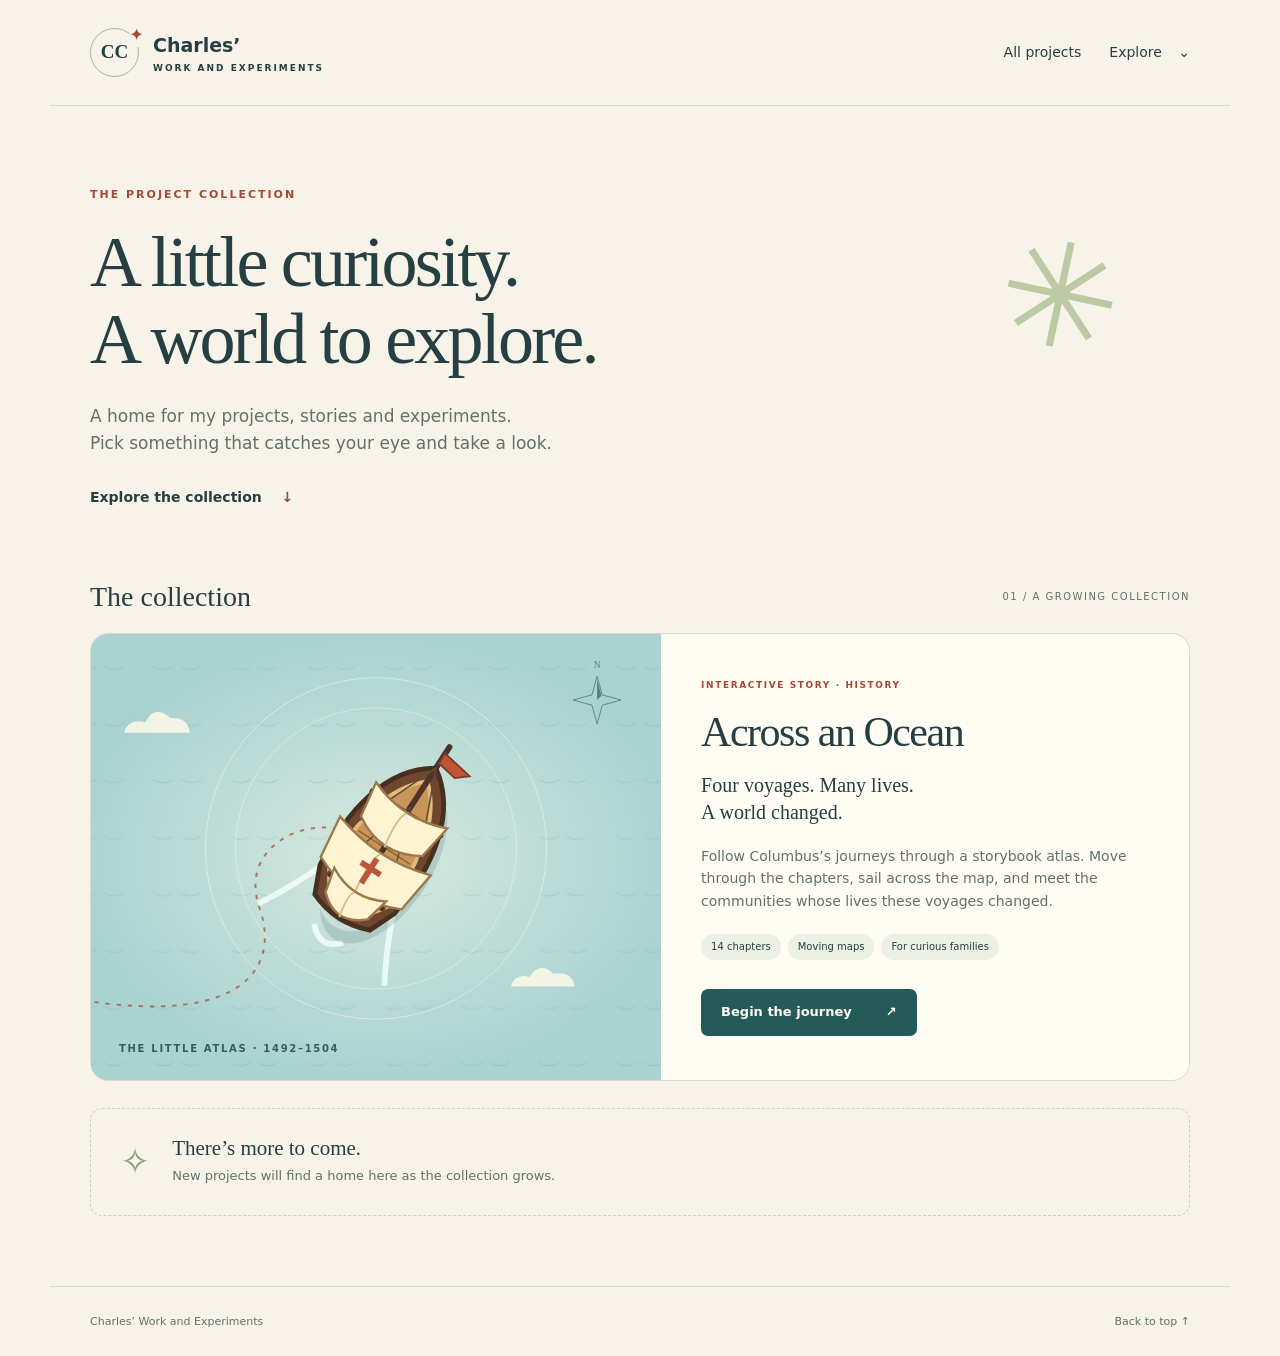
==== index.html @ d782877b "Create Charles’ Work and Experiments homepage" ====
<!doctype html>
<html lang="en-GB">
<head>
  <meta charset="utf-8">
  <meta name="viewport" content="width=device-width, initial-scale=1">
  <meta name="description" content="Explore Charles Clarke’s collection of interactive stories and projects. Begin with Across an Ocean, an illustrated journey through Columbus’s four voyages.">
  <meta name="theme-color" content="#f7f3e9">
  <title>Charles’ Work and Experiments</title>
  <link rel="icon" href="favicon.svg" type="image/svg+xml">
  <link rel="stylesheet" href="styles.css">
</head>
<body>
<a class="skip" href="#main">Skip to content</a>
<header class="header">
  <a class="identity" href="./"><span class="monogram" aria-hidden="true">CC<span>✦</span></span><span>Charles’<small>WORK AND EXPERIMENTS</small></span></a>
  <nav aria-label="Main navigation"><a href="#projects">All projects</a><details class="menu"><summary>Explore <span aria-hidden="true">⌄</span></summary><div class="menu-panel"><a href="https://charlesdclarke.github.io/columbus-voyages/">Across an Ocean<small>Columbus’s four voyages</small></a></div></details></nav>
</header>
<main id="main">
  <section class="intro" aria-labelledby="welcome"><p class="eyebrow">THE PROJECT COLLECTION</p><h1 id="welcome">A little curiosity.<br>A world to explore.</h1><p>A home for my projects, stories and experiments.<br class="wide"> Pick something that catches your eye and take a look.</p><a class="text-link" href="#projects">Explore the collection <span aria-hidden="true">↓</span></a><span class="intro-star" aria-hidden="true">✳</span></section>
  <section id="projects" aria-labelledby="project-heading"><div class="section-heading"><h2 id="project-heading">The collection</h2><span>01 / A GROWING COLLECTION</span></div>
    <article class="project">
      <a class="art-link" href="https://charlesdclarke.github.io/columbus-voyages/" aria-label="Explore Across an Ocean"><img src="voyage.svg" width="720" height="520" alt="An illustrated wooden sailing ship with cream sails, following a winding route across a turquoise sea."><span class="art-caption">THE LITTLE ATLAS · 1492–1504</span></a>
      <div class="project-copy"><p class="eyebrow">INTERACTIVE STORY · HISTORY</p><h3>Across an Ocean</h3><p class="deck">Four voyages. Many lives.<br>A world changed.</p><p>Follow Columbus’s journeys through a storybook atlas. Move through the chapters, sail across the map, and meet the communities whose lives these voyages changed.</p><ul class="tags" aria-label="Project features"><li>14 chapters</li><li>Moving maps</li><li>For curious families</li></ul><a class="button" href="https://charlesdclarke.github.io/columbus-voyages/">Begin the journey <span aria-hidden="true">↗</span></a></div>
    </article>
    <aside class="next-note"><span aria-hidden="true">✧</span><div><h3>There’s more to come.</h3><p>New projects will find a home here as the collection grows.</p></div></aside>
  </section>
</main>
<footer><span>Charles’ Work and Experiments</span><a href="#main">Back to top ↑</a></footer>
<script src="menu.js"></script>
</body>
</html>
---- styles.css ----
:root{--paper:#f7f3e9;--ink:#263f43;--muted:#63716a;--line:#d9dccb;--rust:#a74932;--teal:#245b59}*{box-sizing:border-box}html{scroll-behavior:smooth;scroll-padding-top:24px}body{margin:0;background:var(--paper);color:var(--ink);font-family:system-ui,-apple-system,BlinkMacSystemFont,"Segoe UI",sans-serif;line-height:1.6}a{color:inherit;text-decoration:none}a:focus-visible,summary:focus-visible{outline:3px solid var(--rust);outline-offset:5px}a:hover{text-decoration:underline;text-underline-offset:5px}.header,main,footer{max-width:1180px;margin:auto;padding-inline:40px}.header{display:flex;justify-content:space-between;align-items:center;padding-block:28px;border-bottom:1px solid var(--line);gap:24px}.identity{display:flex;align-items:center;gap:14px;font-size:19px;font-weight:650}.identity small{display:block;font-size:9px;letter-spacing:2px;font-weight:550}.monogram{position:relative;border:1px solid #a7b4a2;border-radius:50%;width:49px;height:49px;display:grid;place-items:center;font-family:Georgia,serif;font-size:19px}.monogram span{position:absolute;font-size:15px;right:-5px;top:-6px;background:var(--paper);color:var(--rust)}nav{display:flex;align-items:center;gap:28px;font-size:14px}summary{cursor:pointer;list-style:none;padding:10px 0}summary::-webkit-details-marker{display:none}summary span{margin-left:12px}.menu{position:relative}.menu-panel{position:absolute;z-index:5;right:0;top:48px;width:245px;background:#fffdf6;border:1px solid var(--line);border-radius:12px;padding:10px;box-shadow:0 14px 32px #263f4314}.menu-panel a{display:block;padding:12px;border-radius:8px;font-weight:650}.menu-panel a:hover{background:#edf0e2}.menu-panel small{display:block;color:var(--muted);font-weight:400;font-size:12px}.intro{padding:80px 0 72px;position:relative}.eyebrow{font-size:11px;font-weight:700;letter-spacing:2px;color:var(--rust);margin:0 0 20px}h1,h2,h3{font-family:Georgia,"Times New Roman",serif;font-weight:400;line-height:1.08}h1{font-size:clamp(44px,5.7vw,72px);letter-spacing:-2.8px;margin:0 0 24px}.intro>p:not(.eyebrow){font-size:17px;color:var(--muted);margin-bottom:27px}.text-link{font-size:14px;font-weight:650}.text-link span{margin-left:15px;color:var(--rust)}.intro-star{position:absolute;right:70px;top:118px;font-size:145px;line-height:1;color:#bcc9a5;transform:rotate(12deg)}.section-heading{display:flex;align-items:center;justify-content:space-between;gap:16px;padding-bottom:21px}.section-heading h2{font-size:28px;margin:0}.section-heading>span{font-size:10px;letter-spacing:1.5px;color:var(--muted)}.project{display:grid;grid-template-columns:1.08fr 1fr;border:1px solid var(--line);border-radius:18px;overflow:hidden;background:#fffcf4}.art-link{position:relative;display:block;background:#badcda;min-height:420px;overflow:hidden}.art-link img{width:100%;height:100%;object-fit:cover;display:block;transition:transform .35s}.art-link:hover img{transform:scale(1.025)}.art-caption{position:absolute;bottom:23px;left:28px;font-size:10px;font-weight:650;letter-spacing:1.7px;color:#365e5d}.project-copy{padding:44px 40px}.project-copy .eyebrow{font-size:9px;letter-spacing:1.6px;margin-bottom:17px}.project-copy h3{font-size:42px;letter-spacing:-1.5px;margin:0 0 17px}.deck{font-size:20px;font-family:Georgia,serif;line-height:1.35;margin:0 0 19px}.project-copy>p:not(.eyebrow):not(.deck){color:var(--muted);font-size:14px;margin:0 0 22px}.tags{list-style:none;display:flex;flex-wrap:wrap;gap:7px;margin:0 0 29px;padding:0}.tags li{font-size:10px;padding:5px 10px;background:#edf0e4;border-radius:20px}.button{display:inline-flex;align-items:center;gap:34px;background:var(--teal);color:#fffdf4;border-radius:7px;padding:13px 20px;font-size:13px;font-weight:650}.button:hover{background:#173f3d;text-decoration:none}.next-note{display:flex;align-items:center;gap:22px;margin:27px 0 70px;padding:24px 29px;border:1px dashed #cbd2bd;border-radius:12px}.next-note>span{font-size:36px;color:#899d77}.next-note h3{font-size:21px;margin:0 0 7px}.next-note p{font-size:13px;color:var(--muted);margin:0}footer{display:flex;justify-content:space-between;border-top:1px solid var(--line);padding-block:26px;font-size:11px;color:var(--muted);gap:20px}.skip{position:fixed;top:-100px;left:12px;padding:12px;background:white;z-index:20}.skip:focus{top:10px}@media(max-width:760px){.header,main,footer{padding-inline:24px}.header{padding-block:20px}.identity{font-size:16px}.identity small{font-size:7px;letter-spacing:1px}.monogram{width:40px;height:40px}nav{gap:18px}nav>a{display:none}.intro{padding:52px 0}.intro-star{right:8px;top:63px;font-size:74px;opacity:.5}h1{font-size:49px;max-width:510px;position:relative;z-index:1}.intro>p:not(.eyebrow){font-size:15px;max-width:400px}.project{grid-template-columns:1fr}.art-link{min-height:0;aspect-ratio:1.55}.project-copy{padding:30px}.section-heading>span{font-size:8px;letter-spacing:1px}.section-heading h2{font-size:25px}.project-copy h3{font-size:38px}.next-note{margin-bottom:46px;padding:20px}.wide{display:none}}@media(max-width:390px){h1{font-size:42px;letter-spacing:-2px}.identity{gap:9px}.header,main,footer{padding-inline:18px}.project-copy{padding:26px}.section-heading>span{max-width:100px;text-align:right}footer{font-size:10px}}@media(prefers-reduced-motion:reduce){html{scroll-behavior:auto}.art-link img{transition:none}}
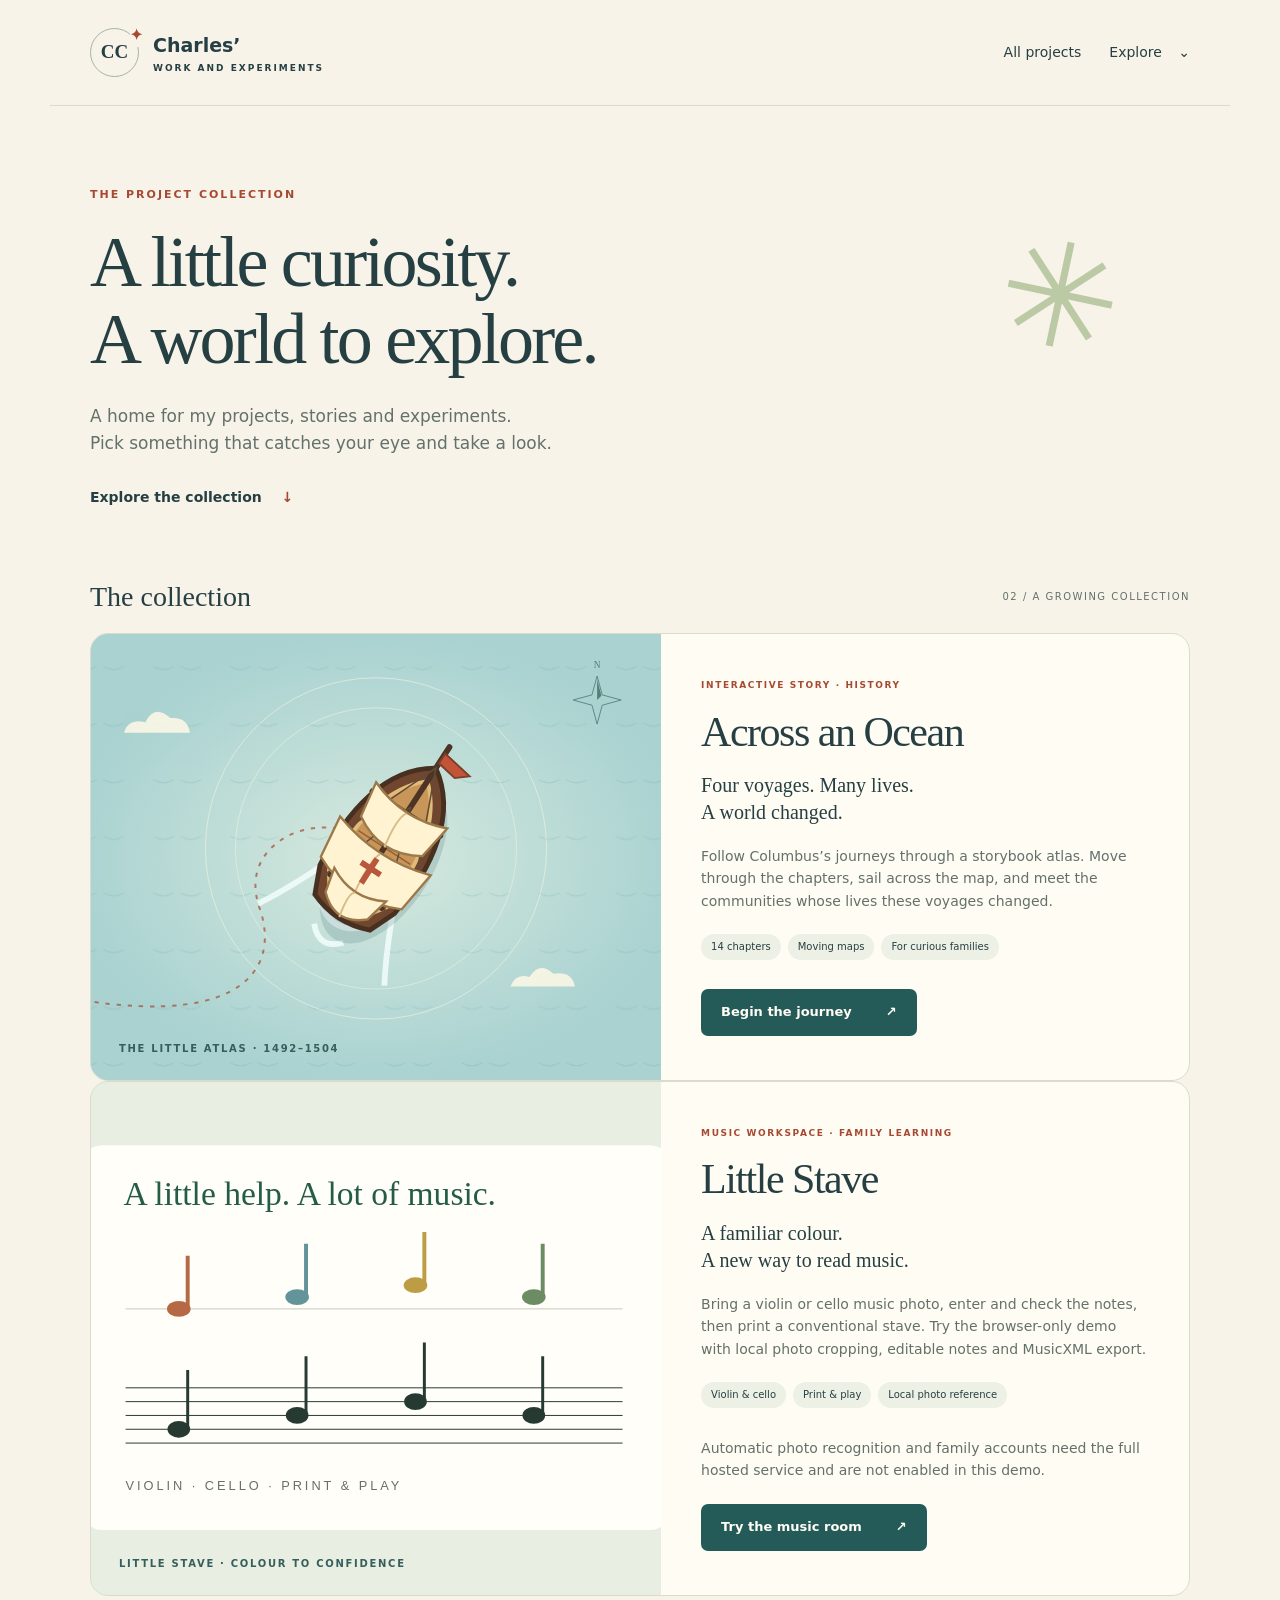
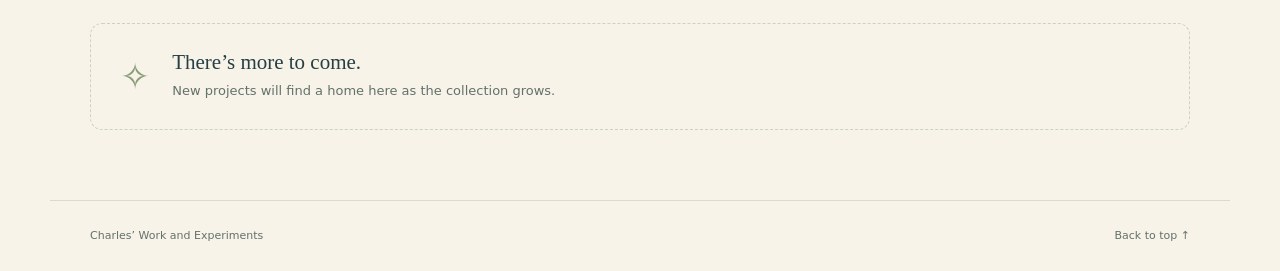
==== commit 2fef8511: "Publish Little Stave browser demo and add homepage project Add a self-contained music editor with lo" ====
--- a/index.html
+++ b/index.html
@@ -13,15 +13,16 @@
 <a class="skip" href="#main">Skip to content</a>
 <header class="header">
   <a class="identity" href="./"><span class="monogram" aria-hidden="true">CC<span>✦</span></span><span>Charles’<small>WORK AND EXPERIMENTS</small></span></a>
-  <nav aria-label="Main navigation"><a href="#projects">All projects</a><details class="menu"><summary>Explore <span aria-hidden="true">⌄</span></summary><div class="menu-panel"><a href="https://charlesdclarke.github.io/columbus-voyages/">Across an Ocean<small>Columbus’s four voyages</small></a></div></details></nav>
+  <nav aria-label="Main navigation"><a href="#projects">All projects</a><details class="menu"><summary>Explore <span aria-hidden="true">⌄</span></summary><div class="menu-panel"><a href="https://charlesdclarke.github.io/columbus-voyages/">Across an Ocean<small>Columbus’s four voyages</small></a><a href="little-stave.html">Little Stave<small>From colour to music</small></a></div></details></nav>
 </header>
 <main id="main">
   <section class="intro" aria-labelledby="welcome"><p class="eyebrow">THE PROJECT COLLECTION</p><h1 id="welcome">A little curiosity.<br>A world to explore.</h1><p>A home for my projects, stories and experiments.<br class="wide"> Pick something that catches your eye and take a look.</p><a class="text-link" href="#projects">Explore the collection <span aria-hidden="true">↓</span></a><span class="intro-star" aria-hidden="true">✳</span></section>
-  <section id="projects" aria-labelledby="project-heading"><div class="section-heading"><h2 id="project-heading">The collection</h2><span>01 / A GROWING COLLECTION</span></div>
+  <section id="projects" aria-labelledby="project-heading"><div class="section-heading"><h2 id="project-heading">The collection</h2><span>02 / A GROWING COLLECTION</span></div>
     <article class="project">
       <a class="art-link" href="https://charlesdclarke.github.io/columbus-voyages/" aria-label="Explore Across an Ocean"><img src="voyage.svg" width="720" height="520" alt="An illustrated wooden sailing ship with cream sails, following a winding route across a turquoise sea."><span class="art-caption">THE LITTLE ATLAS · 1492–1504</span></a>
       <div class="project-copy"><p class="eyebrow">INTERACTIVE STORY · HISTORY</p><h3>Across an Ocean</h3><p class="deck">Four voyages. Many lives.<br>A world changed.</p><p>Follow Columbus’s journeys through a storybook atlas. Move through the chapters, sail across the map, and meet the communities whose lives these voyages changed.</p><ul class="tags" aria-label="Project features"><li>14 chapters</li><li>Moving maps</li><li>For curious families</li></ul><a class="button" href="https://charlesdclarke.github.io/columbus-voyages/">Begin the journey <span aria-hidden="true">↗</span></a></div>
     </article>
+<article class="project"><a class="art-link" href="little-stave.html" aria-label="Try Little Stave"><img src="little-stave.svg" width="720" height="520" alt="Coloured music notes becoming a black and white stave."><span class="art-caption">LITTLE STAVE · COLOUR TO CONFIDENCE</span></a><div class="project-copy"><p class="eyebrow">MUSIC WORKSPACE · FAMILY LEARNING</p><h3>Little Stave</h3><p class="deck">A familiar colour.<br>A new way to read music.</p><p>Bring a violin or cello music photo, enter and check the notes, then print a conventional stave. Try the browser-only demo with local photo cropping, editable notes and MusicXML export.</p><ul class="tags" aria-label="Project features"><li>Violin &amp; cello</li><li>Print &amp; play</li><li>Local photo reference</li></ul><p>Automatic photo recognition and family accounts need the full hosted service and are not enabled in this demo.</p><a class="button" href="little-stave.html">Try the music room <span aria-hidden="true">↗</span></a></div></article>
     <aside class="next-note"><span aria-hidden="true">✧</span><div><h3>There’s more to come.</h3><p>New projects will find a home here as the collection grows.</p></div></aside>
   </section>
 </main>
